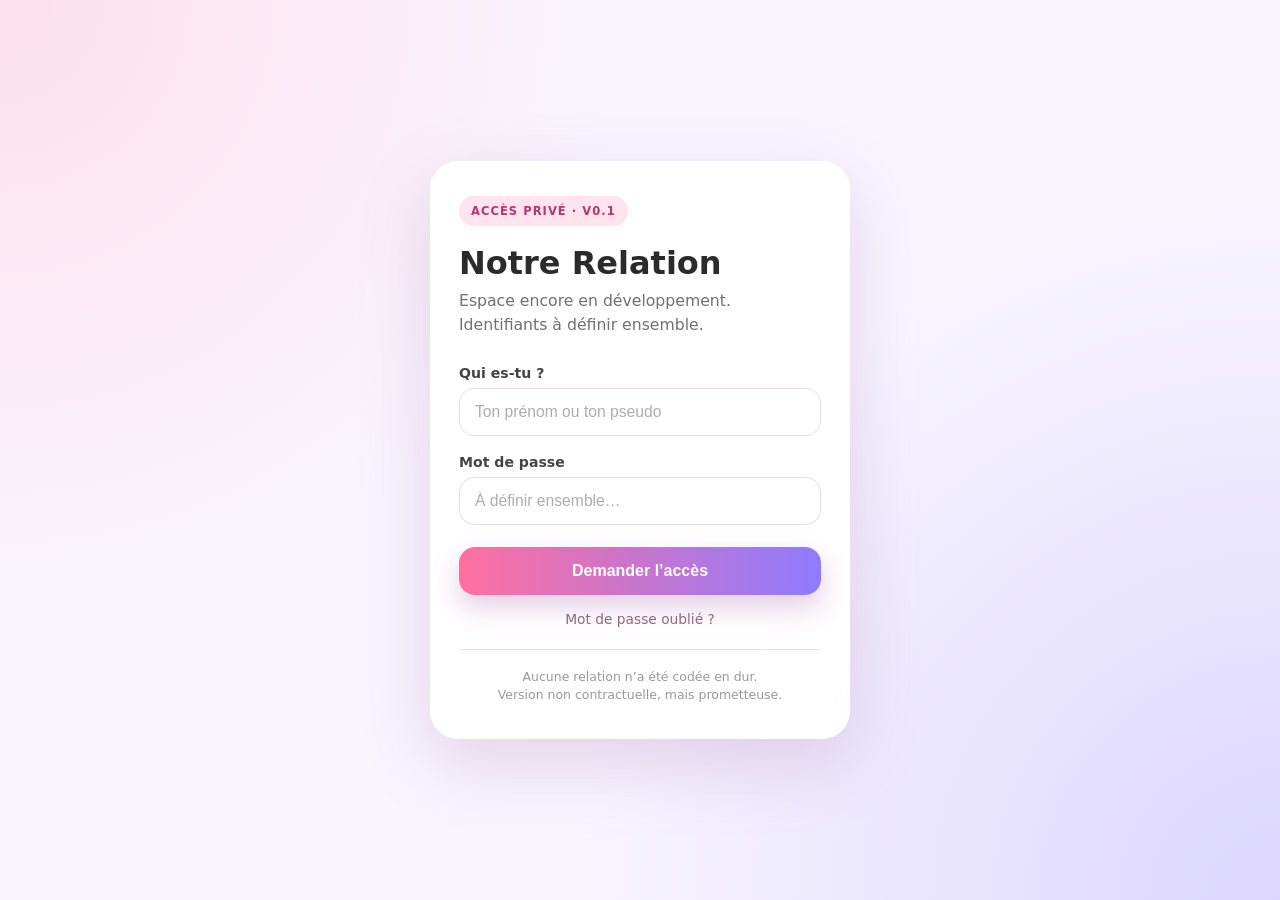
==== index.html @ eccf9278 "initial" ====
<!DOCTYPE html>
<html lang="fr">
<head>
  <meta charset="UTF-8" />
  <meta name="viewport" content="width=device-width, initial-scale=1.0" />
  <title>Notre Relation — Login v0.1</title>
  <link rel="stylesheet" href="style.css" />
</head>
<body>
  <main class="login-card">
    <span class="badge">Accès privé · v0.1</span>

    <h1>Notre Relation</h1>
    <p class="subtitle">
      Espace encore en développement. Identifiants à définir ensemble.
    </p>

    <form id="login-form" novalidate>
      <div class="field">
        <label for="pseudo">Qui es-tu ?</label>
        <input
          id="pseudo"
          type="text"
          placeholder="Ton prénom ou ton pseudo"
          autocomplete="username"
        />
      </div>

      <div class="field">
        <label for="password">Mot de passe</label>
        <input
          id="password"
          type="password"
          placeholder="À définir ensemble…"
          autocomplete="current-password"
        />
      </div>

      <button type="submit">Demander l’accès</button>
    </form>

    <a
      class="forgot"
      href="#"
      id="forgot-link"
    >
      Mot de passe oublié ?
    </a>

    <p class="note">
      Aucune relation n’a été codée en dur.<br />
      Version non contractuelle, mais prometteuse.
    </p>
  </main>

  <script src="script.js"></script>
</body>
</html>
---- style.css ----
* {
  box-sizing: border-box;
}

body {
  margin: 0;
  min-height: 100vh;
  font-family: system-ui, -apple-system, BlinkMacSystemFont, "Segoe UI", sans-serif;
  background:
    radial-gradient(circle at top left, #ffe0ec, transparent 40%),
    radial-gradient(circle at bottom right, #dcd6ff, transparent 45%),
    #f8f5ff;
  display: grid;
  place-items: center;
  padding: 24px;
  color: #2b2b2b;
}

.login-card {
  width: min(420px, 100%);
  background: rgba(255, 255, 255, 0.88);
  backdrop-filter: blur(14px);
  border: 1px solid rgba(255, 255, 255, 0.9);
  border-radius: 28px;
  padding: 34px 28px;
  box-shadow: 0 24px 70px rgba(150, 90, 150, 0.22);
}

.badge {
  display: inline-block;
  font-size: 0.72rem;
  font-weight: 800;
  letter-spacing: 0.09em;
  text-transform: uppercase;
  color: #b03a6b;
  background: #ffe3ee;
  padding: 8px 12px;
  border-radius: 999px;
  margin-bottom: 20px;
}

h1 {
  margin: 0 0 8px;
  font-size: 2rem;
  line-height: 1.1;
}

.subtitle {
  margin: 0 0 28px;
  color: #707070;
  font-size: 0.98rem;
  line-height: 1.5;
}

label {
  display: block;
  font-size: 0.88rem;
  font-weight: 700;
  margin-bottom: 7px;
  color: #444;
}

.field {
  margin-bottom: 18px;
}

input {
  width: 100%;
  border: 1px solid #eadbe5;
  background: #fff;
  border-radius: 15px;
  padding: 14px 15px;
  font-size: 0.98rem;
  outline: none;
  transition: border-color 0.15s ease, box-shadow 0.15s ease;
}

input:focus {
  border-color: #ff8ab5;
  box-shadow: 0 0 0 4px rgba(255, 138, 181, 0.18);
}

input::placeholder {
  color: #b3aab0;
}

button {
  width: 100%;
  border: 0;
  border-radius: 16px;
  padding: 15px 18px;
  margin-top: 4px;
  font-size: 1rem;
  font-weight: 800;
  color: white;
  background: linear-gradient(90deg, #ff6f9f, #8f7bff);
  cursor: pointer;
  box-shadow: 0 12px 26px rgba(160, 90, 160, 0.28);
  transition: transform 0.15s ease, box-shadow 0.15s ease;
}

button:hover {
  transform: translateY(-2px);
  box-shadow: 0 16px 32px rgba(160, 90, 160, 0.34);
}

.forgot {
  display: block;
  text-align: center;
  margin-top: 16px;
  color: #8b6a7c;
  font-size: 0.86rem;
  text-decoration: none;
}

.forgot:hover {
  text-decoration: underline;
}

.note {
  margin: 22px 0 0;
  padding-top: 18px;
  border-top: 1px solid #f0e3eb;
  text-align: center;
  color: #999;
  font-size: 0.78rem;
  line-height: 1.45;
}
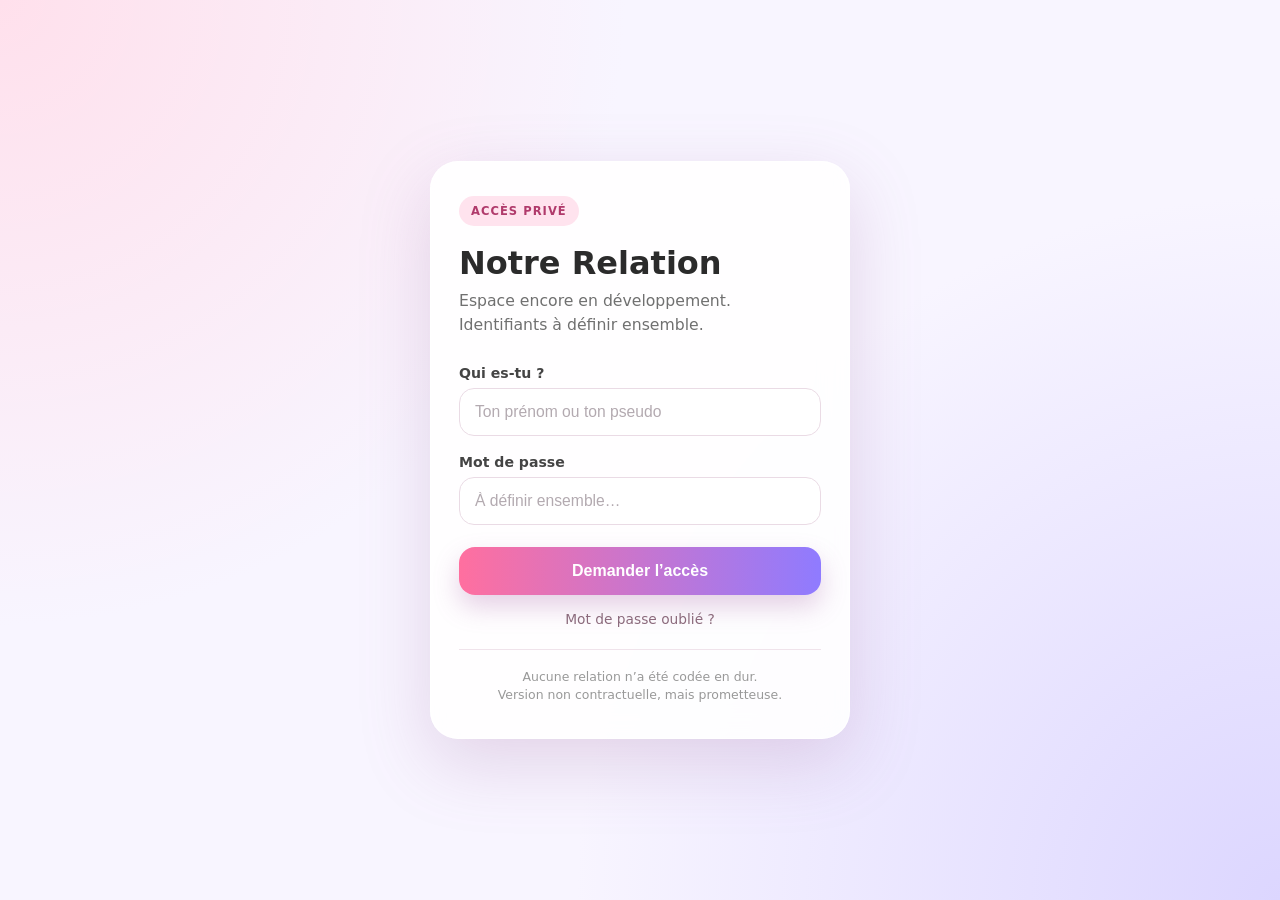
==== commit 5f0139c6: "Update title and badge version in index.html" ====
--- a/index.html
+++ b/index.html
@@ -3,12 +3,12 @@
 <head>
   <meta charset="UTF-8" />
   <meta name="viewport" content="width=device-width, initial-scale=1.0" />
-  <title>Notre Relation — Login v0.1</title>
+  <title>Notre Relation — Login</title>
   <link rel="stylesheet" href="style.css" />
 </head>
 <body>
   <main class="login-card">
-    <span class="badge">Accès privé · v0.1</span>
+    <span class="badge">Accès privé</span>
 
     <h1>Notre Relation</h1>
     <p class="subtitle">
@@ -55,4 +55,4 @@
 
   <script src="script.js"></script>
 </body>
-</html>+</html>
